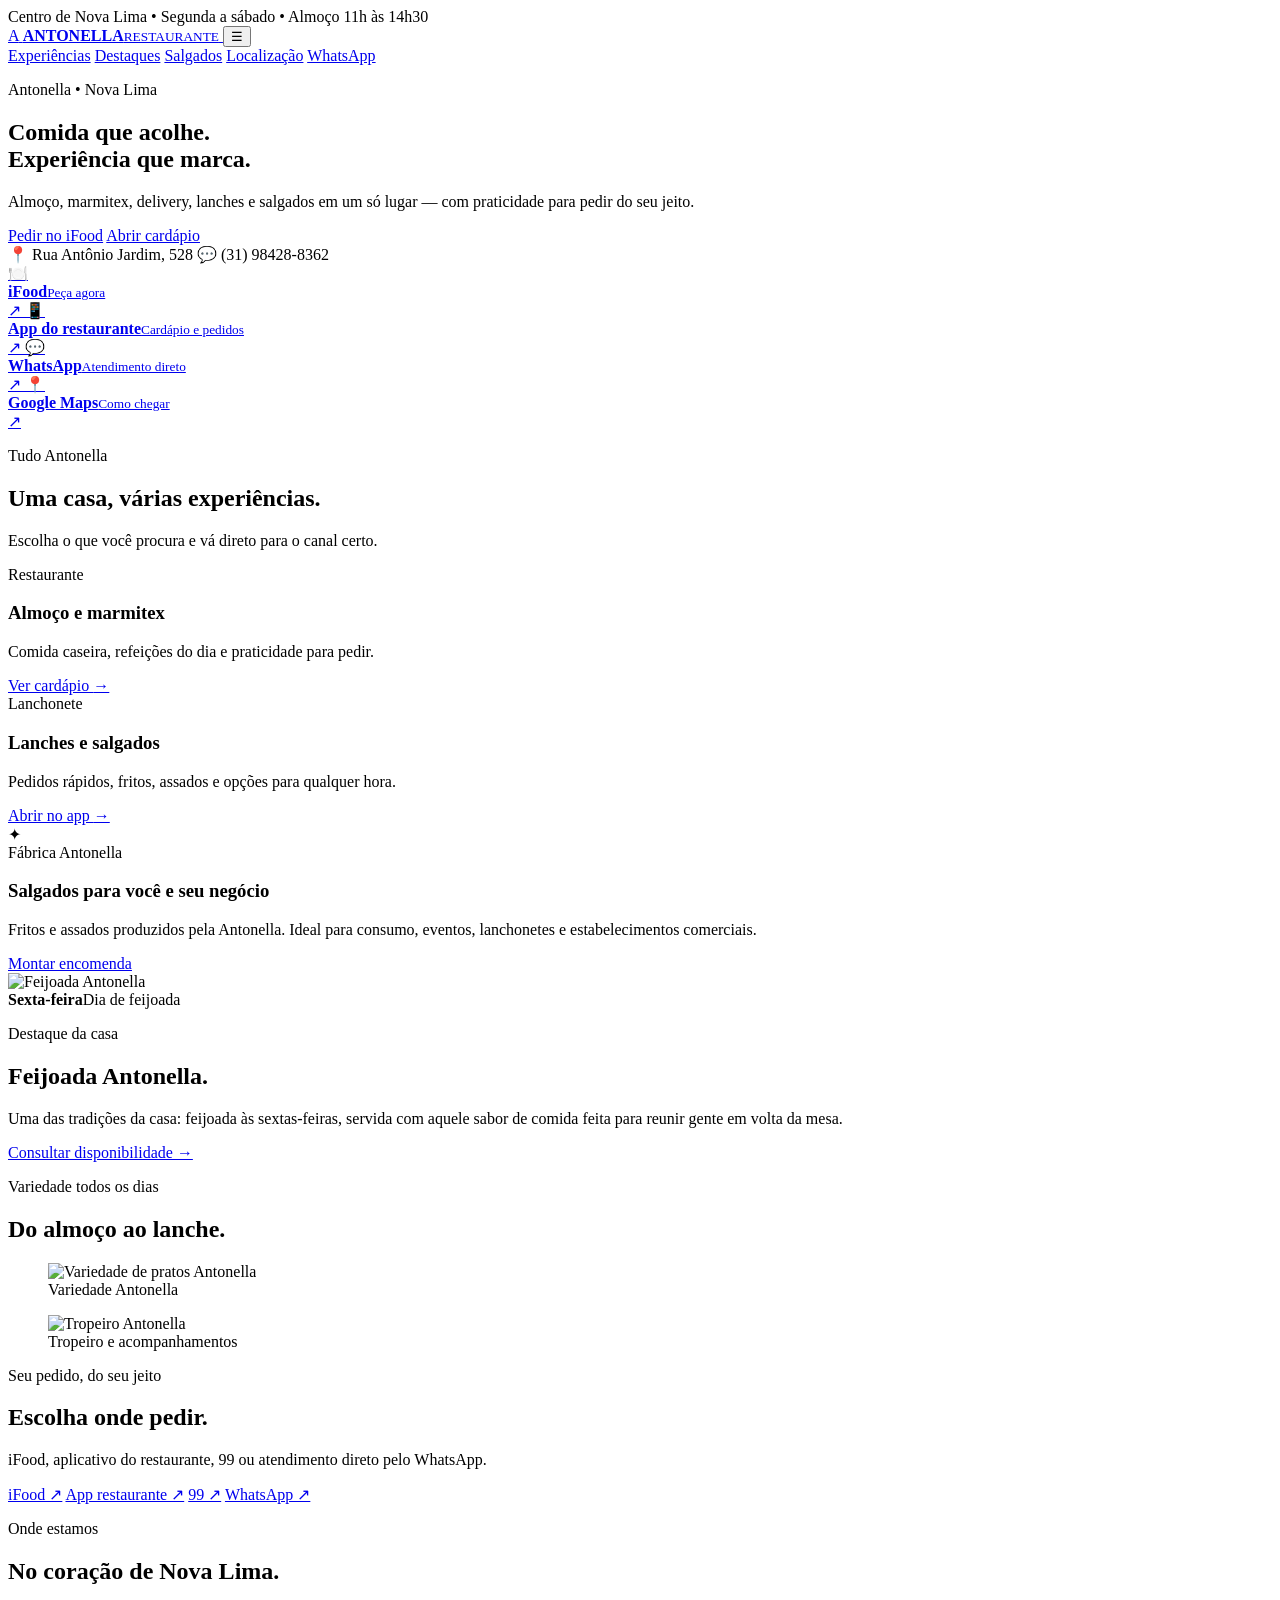
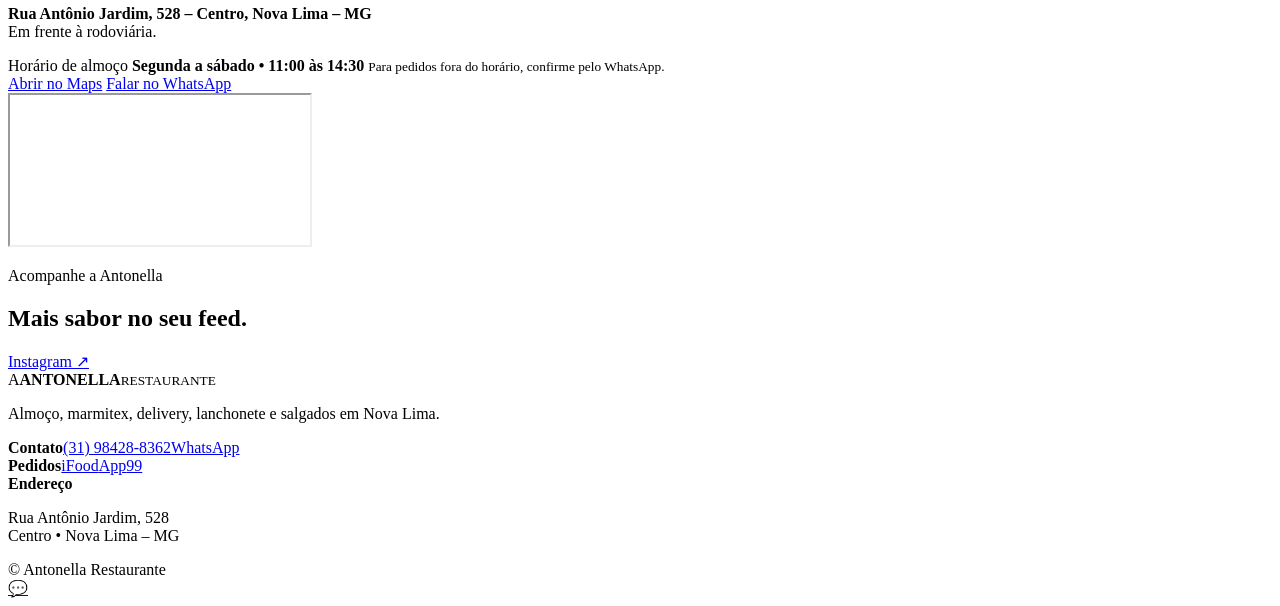
==== index.html @ 663d9137 "Adiciona página principal do site Antonella" ====
<!DOCTYPE html>
<html lang="pt-BR">
<head>
  <meta charset="UTF-8" />
  <meta name="viewport" content="width=device-width, initial-scale=1.0" />
  <meta name="theme-color" content="#6f2630" />
  <meta name="description" content="Antonella Restaurante em Nova Lima. Almoço, marmitex, delivery, lanchonete e fábrica de salgados." />
  <title>Antonella Restaurante | Nova Lima</title>
  <link rel="preconnect" href="https://fonts.googleapis.com">
  <link rel="preconnect" href="https://fonts.gstatic.com" crossorigin>
  <link href="https://fonts.googleapis.com/css2?family=Cormorant+Garamond:wght@500;600;700&family=Inter:wght@400;500;600;700&display=swap" rel="stylesheet">
  <link rel="stylesheet" href="styles.css" />
  <link rel="manifest" href="manifest.json" />
</head>
<body>
  <div class="topbar">Centro de Nova Lima • Segunda a sábado • Almoço 11h às 14h30</div>

  <header class="header" id="inicio">
    <a class="brand" href="#inicio" aria-label="Antonella Restaurante">
      <span class="brand-mark">A</span>
      <span class="brand-text"><strong>ANTONELLA</strong><small>RESTAURANTE</small></span>
    </a>

    <button class="menu-toggle" aria-label="Abrir menu" aria-expanded="false">☰</button>

    <nav class="nav" aria-label="Navegação principal">
      <a href="#experiencias">Experiências</a>
      <a href="#destaques">Destaques</a>
      <a href="#salgados">Salgados</a>
      <a href="#localizacao">Localização</a>
      <a class="nav-cta" href="https://wa.me/5531984288362" target="_blank" rel="noopener">WhatsApp</a>
    </nav>
  </header>

  <main>
    <section class="hero">
      <div class="hero-overlay"></div>
      <div class="hero-content container reveal">
        <p class="eyebrow">Antonella • Nova Lima</p>
        <h1>Comida que acolhe.<br><span>Experiência que marca.</span></h1>
        <p class="hero-copy">Almoço, marmitex, delivery, lanches e salgados em um só lugar — com praticidade para pedir do seu jeito.</p>
        <div class="hero-actions">
          <a class="btn btn-primary" href="https://www.ifood.com.br/delivery/nova-lima-mg/antonella-restaurante-centro/64169f15-ca75-4888-a4fc-137685ee9509" target="_blank" rel="noopener">Pedir no iFood</a>
          <a class="btn btn-ghost" href="https://app.anota.ai/m/5CZT9DmEw" target="_blank" rel="noopener">Abrir cardápio</a>
        </div>
        <div class="hero-meta">
          <span>📍 Rua Antônio Jardim, 528</span>
          <span>💬 (31) 98428-8362</span>
        </div>
      </div>
    </section>

    <section class="quick-actions container" aria-label="Acessos rápidos">
      <a href="https://www.ifood.com.br/delivery/nova-lima-mg/antonella-restaurante-centro/64169f15-ca75-4888-a4fc-137685ee9509" target="_blank" rel="noopener" class="quick-card reveal">
        <span class="quick-icon">🍽️</span><div><strong>iFood</strong><small>Peça agora</small></div><span>↗</span>
      </a>
      <a href="https://app.anota.ai/m/5CZT9DmEw" target="_blank" rel="noopener" class="quick-card reveal">
        <span class="quick-icon">📱</span><div><strong>App do restaurante</strong><small>Cardápio e pedidos</small></div><span>↗</span>
      </a>
      <a href="https://wa.me/5531984288362" target="_blank" rel="noopener" class="quick-card reveal">
        <span class="quick-icon">💬</span><div><strong>WhatsApp</strong><small>Atendimento direto</small></div><span>↗</span>
      </a>
      <a href="https://www.google.com/maps/search/?api=1&query=Rua+Ant%C3%B4nio+Jardim%2C+528+-+Centro%2C+Nova+Lima+-+MG" target="_blank" rel="noopener" class="quick-card reveal">
        <span class="quick-icon">📍</span><div><strong>Google Maps</strong><small>Como chegar</small></div><span>↗</span>
      </a>
    </section>

    <section class="section container" id="experiencias">
      <div class="section-heading reveal">
        <p class="eyebrow">Tudo Antonella</p>
        <h2>Uma casa, várias experiências.</h2>
        <p>Escolha o que você procura e vá direto para o canal certo.</p>
      </div>

      <div class="experience-grid">
        <article class="experience-card image-card reveal" style="--bg:url('https://antonella.vben.com.br/assets/tropeiro-antonella.png')">
          <div class="card-shade"></div>
          <div class="card-content">
            <span class="pill">Restaurante</span>
            <h3>Almoço e marmitex</h3>
            <p>Comida caseira, refeições do dia e praticidade para pedir.</p>
            <a href="https://app.anota.ai/m/5CZT9DmEw" target="_blank" rel="noopener">Ver cardápio <span>→</span></a>
          </div>
        </article>

        <article class="experience-card image-card reveal" style="--bg:url('https://antonella.vben.com.br/assets/enroladinho-antonella.png')">
          <div class="card-shade"></div>
          <div class="card-content">
            <span class="pill">Lanchonete</span>
            <h3>Lanches e salgados</h3>
            <p>Pedidos rápidos, fritos, assados e opções para qualquer hora.</p>
            <a href="https://oia.99app.com/dlp9/nFhIRZ?area=BR" target="_blank" rel="noopener">Abrir no app <span>→</span></a>
          </div>
        </article>

        <article class="experience-card premium-card reveal" id="salgados">
          <div class="ornament">✦</div>
          <span class="pill light">Fábrica Antonella</span>
          <h3>Salgados para você e seu negócio</h3>
          <p>Fritos e assados produzidos pela Antonella. Ideal para consumo, eventos, lanchonetes e estabelecimentos comerciais.</p>
          <a class="btn btn-light" href="https://antonella.vben.com.br/salgados" target="_blank" rel="noopener">Montar encomenda</a>
        </article>
      </div>
    </section>

    <section class="feature-band" id="destaques">
      <div class="container feature-layout">
        <div class="feature-photo reveal">
          <img src="https://antonella.vben.com.br/assets/feijoada-antonella.png" alt="Feijoada Antonella" loading="lazy" />
          <div class="photo-tag"><strong>Sexta-feira</strong><span>Dia de feijoada</span></div>
        </div>
        <div class="feature-copy reveal">
          <p class="eyebrow">Destaque da casa</p>
          <h2>Feijoada Antonella.</h2>
          <p>Uma das tradições da casa: feijoada às sextas-feiras, servida com aquele sabor de comida feita para reunir gente em volta da mesa.</p>
          <a class="text-link" href="https://wa.me/5531984288362?text=Ol%C3%A1%2C%20quero%20saber%20mais%20sobre%20a%20feijoada%20de%20sexta-feira." target="_blank" rel="noopener">Consultar disponibilidade →</a>
        </div>
      </div>
    </section>

    <section class="section container">
      <div class="section-heading reveal">
        <p class="eyebrow">Variedade todos os dias</p>
        <h2>Do almoço ao lanche.</h2>
      </div>
      <div class="gallery-grid">
        <figure class="gallery-main reveal"><img src="https://antonella.vben.com.br/assets/vitrine-antonella.png" alt="Variedade de pratos Antonella" loading="lazy" /><figcaption>Variedade Antonella</figcaption></figure>
        <figure class="gallery-side reveal"><img src="https://antonella.vben.com.br/assets/tropeiro-antonella.png" alt="Tropeiro Antonella" loading="lazy" /><figcaption>Tropeiro e acompanhamentos</figcaption></figure>
      </div>
    </section>

    <section class="order-section">
      <div class="container order-panel reveal">
        <div>
          <p class="eyebrow light-text">Seu pedido, do seu jeito</p>
          <h2>Escolha onde pedir.</h2>
          <p>iFood, aplicativo do restaurante, 99 ou atendimento direto pelo WhatsApp.</p>
        </div>
        <div class="order-buttons">
          <a href="https://www.ifood.com.br/delivery/nova-lima-mg/antonella-restaurante-centro/64169f15-ca75-4888-a4fc-137685ee9509" target="_blank" rel="noopener">iFood ↗</a>
          <a href="https://app.anota.ai/m/5CZT9DmEw" target="_blank" rel="noopener">App restaurante ↗</a>
          <a href="https://oia.99app.com/dlp9/QgwZXJ" target="_blank" rel="noopener">99 ↗</a>
          <a href="https://wa.me/5531984288362" target="_blank" rel="noopener">WhatsApp ↗</a>
        </div>
      </div>
    </section>

    <section class="section location-section" id="localizacao">
      <div class="container location-grid">
        <div class="location-copy reveal">
          <p class="eyebrow">Onde estamos</p>
          <h2>No coração de Nova Lima.</h2>
          <p><strong>Rua Antônio Jardim, 528 – Centro, Nova Lima – MG</strong><br>Em frente à rodoviária.</p>
          <div class="hours-card">
            <span>Horário de almoço</span>
            <strong>Segunda a sábado • 11:00 às 14:30</strong>
            <small>Para pedidos fora do horário, confirme pelo WhatsApp.</small>
          </div>
          <div class="location-actions">
            <a class="btn btn-primary" href="https://www.google.com/maps/search/?api=1&query=Rua+Ant%C3%B4nio+Jardim%2C+528+-+Centro%2C+Nova+Lima+-+MG" target="_blank" rel="noopener">Abrir no Maps</a>
            <a class="btn btn-outline" href="https://wa.me/5531984288362" target="_blank" rel="noopener">Falar no WhatsApp</a>
          </div>
        </div>
        <div class="map-wrap reveal">
          <iframe title="Mapa Antonella Restaurante" src="https://www.google.com/maps?q=Rua%20Ant%C3%B4nio%20Jardim%2C%20528%2C%20Nova%20Lima%20MG&output=embed" loading="lazy" referrerpolicy="no-referrer-when-downgrade"></iframe>
        </div>
      </div>
    </section>

    <section class="social-section">
      <div class="container social-panel reveal">
        <div><p class="eyebrow">Acompanhe a Antonella</p><h2>Mais sabor no seu feed.</h2></div>
        <a class="btn btn-outline" href="https://www.instagram.com/antonellarestaurantee?igsh=ZDNlZDc0MzIxNw%3D%3D&utm_source=ig_web_button_share_sheet" target="_blank" rel="noopener">Instagram ↗</a>
      </div>
    </section>
  </main>

  <footer class="footer">
    <div class="container footer-grid">
      <div>
        <div class="brand footer-brand"><span class="brand-mark">A</span><span class="brand-text"><strong>ANTONELLA</strong><small>RESTAURANTE</small></span></div>
        <p>Almoço, marmitex, delivery, lanchonete e salgados em Nova Lima.</p>
      </div>
      <div><strong>Contato</strong><a href="tel:+5531984288362">(31) 98428-8362</a><a href="https://wa.me/5531984288362" target="_blank" rel="noopener">WhatsApp</a></div>
      <div><strong>Pedidos</strong><a href="https://www.ifood.com.br/delivery/nova-lima-mg/antonella-restaurante-centro/64169f15-ca75-4888-a4fc-137685ee9509" target="_blank" rel="noopener">iFood</a><a href="https://app.anota.ai/m/5CZT9DmEw" target="_blank" rel="noopener">App</a><a href="https://oia.99app.com/dlp9/QgwZXJ" target="_blank" rel="noopener">99</a></div>
      <div><strong>Endereço</strong><p>Rua Antônio Jardim, 528<br>Centro • Nova Lima – MG</p></div>
    </div>
    <div class="container footer-bottom"><span>© <span id="year"></span> Antonella Restaurante</span><button id="installBtn" class="install-btn" hidden>Instalar aplicativo</button></div>
  </footer>

  <a class="floating-whatsapp" href="https://wa.me/5531984288362?text=Ol%C3%A1%2C%20vim%20pelo%20site%20da%20Antonella." target="_blank" rel="noopener" aria-label="Falar com a Antonella no WhatsApp">💬</a>

  <script src="script.js"></script>
</body>
</html>
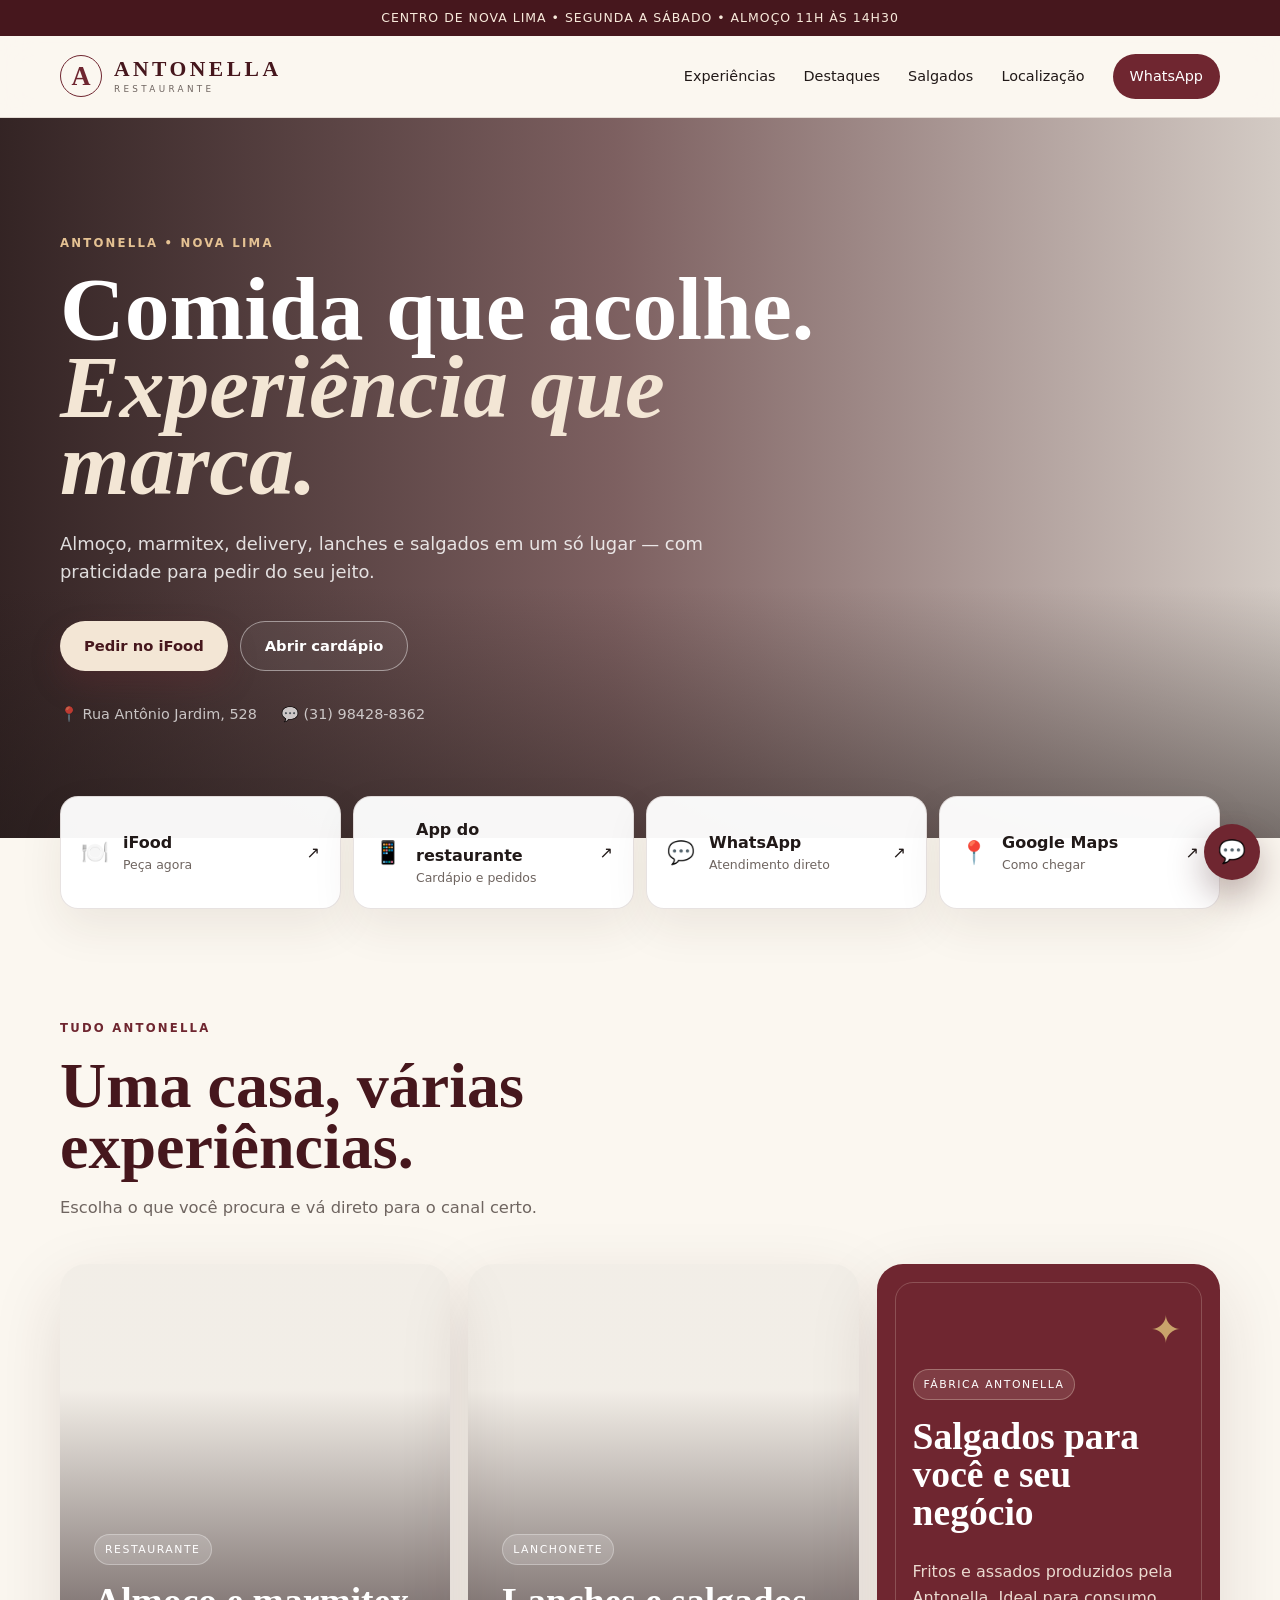
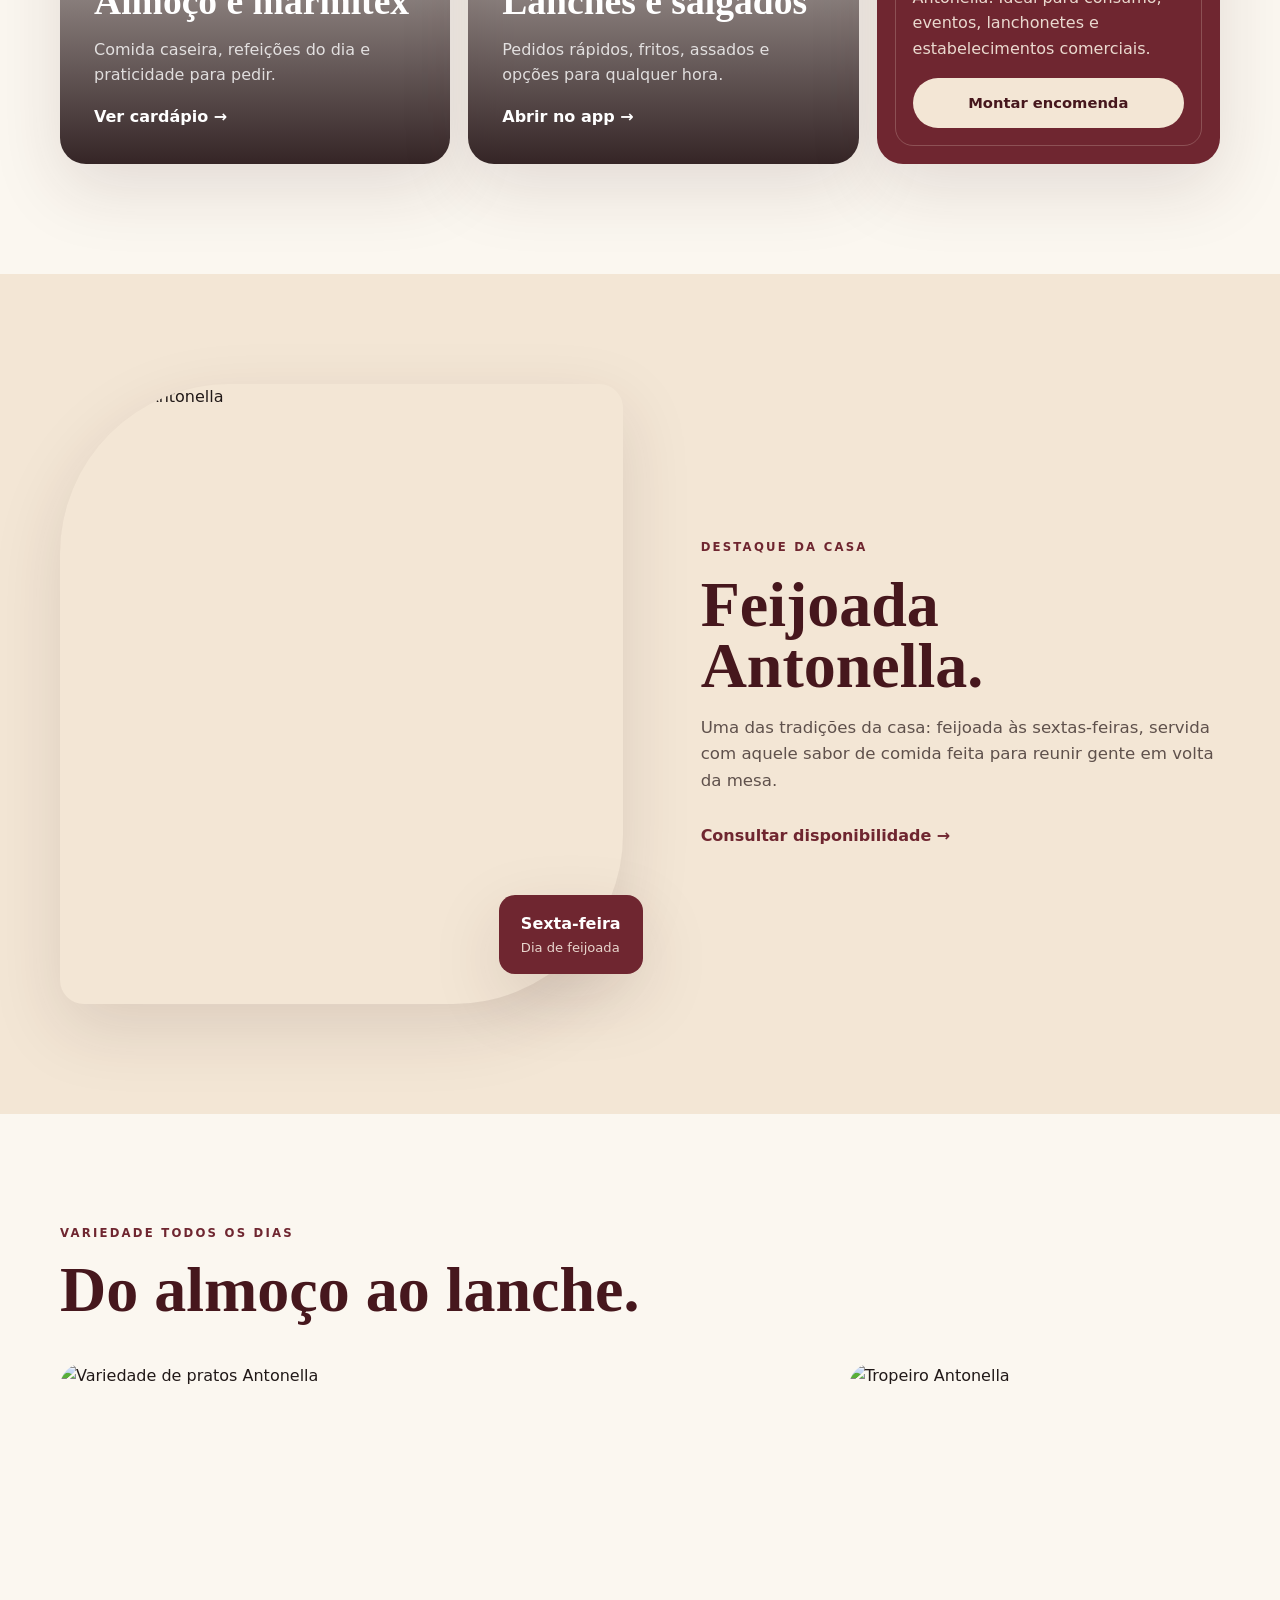
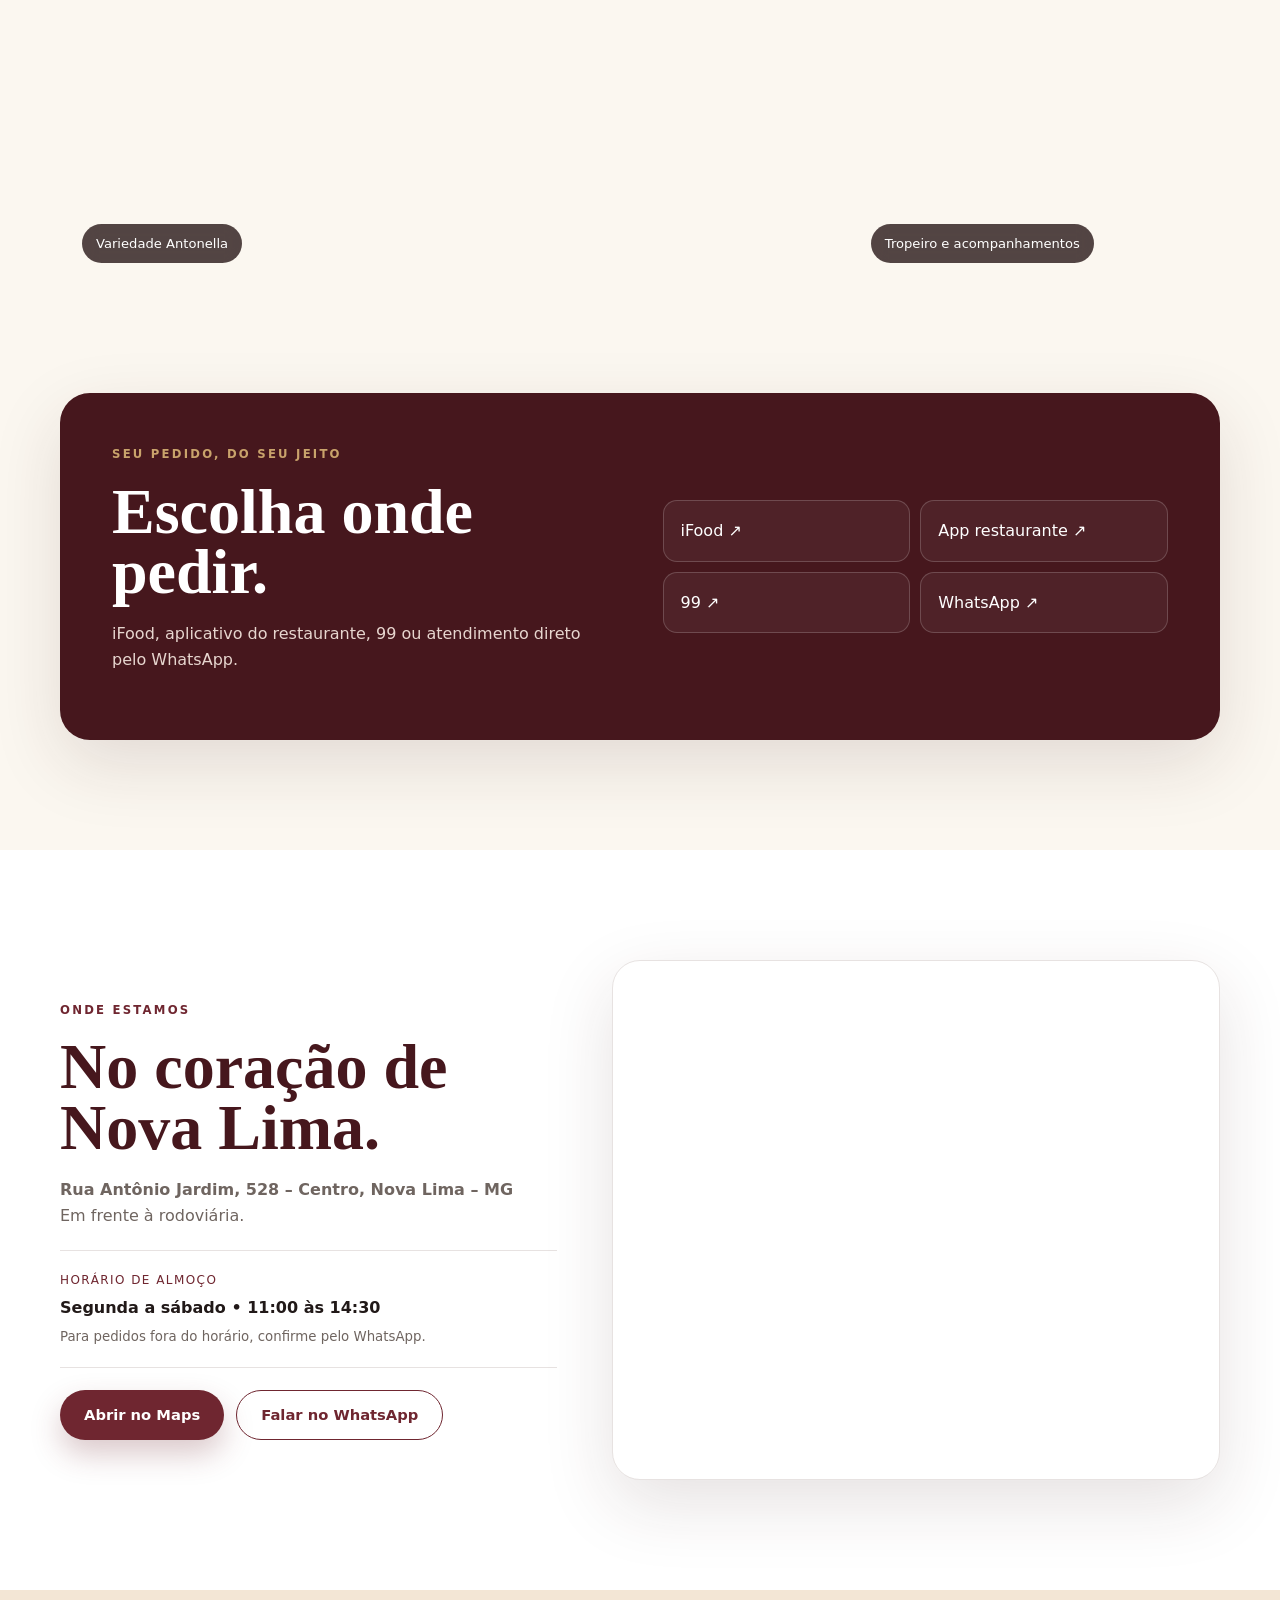
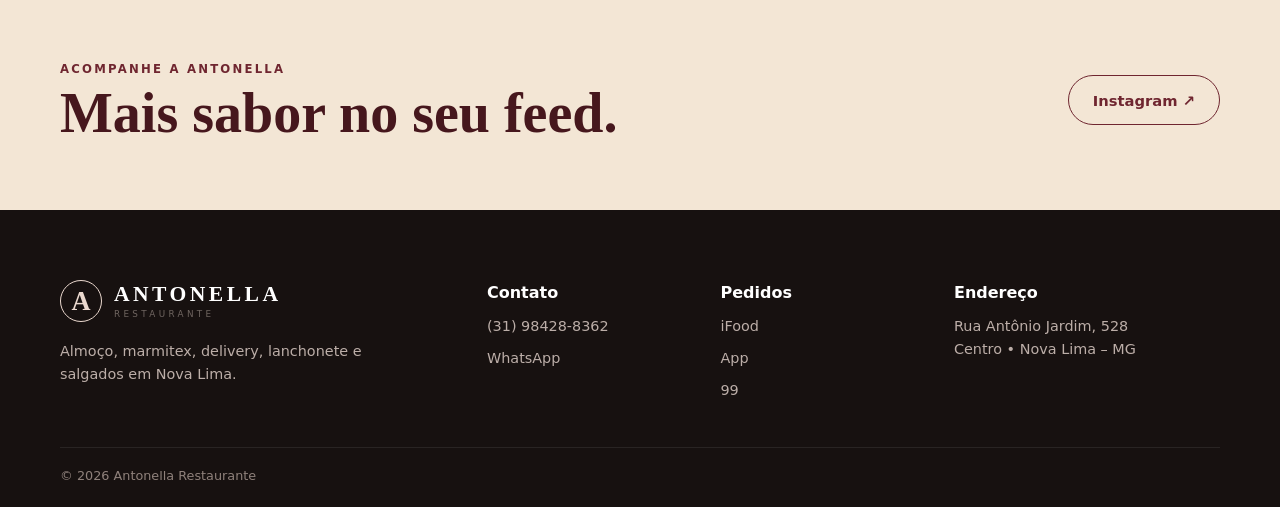
==== commit 83e07b24: "Integra página de salgados à home" ====
--- a/index.html
+++ b/index.html
@@ -26,7 +26,7 @@
     <nav class="nav" aria-label="Navegação principal">
       <a href="#experiencias">Experiências</a>
       <a href="#destaques">Destaques</a>
-      <a href="#salgados">Salgados</a>
+      <a href="salgados.html">Salgados</a>
       <a href="#localizacao">Localização</a>
       <a class="nav-cta" href="https://wa.me/5531984288362" target="_blank" rel="noopener">WhatsApp</a>
     </nav>
@@ -98,7 +98,7 @@
           <span class="pill light">Fábrica Antonella</span>
           <h3>Salgados para você e seu negócio</h3>
           <p>Fritos e assados produzidos pela Antonella. Ideal para consumo, eventos, lanchonetes e estabelecimentos comerciais.</p>
-          <a class="btn btn-light" href="https://antonella.vben.com.br/salgados" target="_blank" rel="noopener">Montar encomenda</a>
+          <a class="btn btn-light" href="salgados.html">Montar encomenda</a>
         </article>
       </div>
     </section>
--- a/styles.css
+++ b/styles.css
@@ -0,0 +1,42 @@
+:root{
+  --wine:#6f2630;
+  --wine-dark:#46171d;
+  --wine-soft:#8b3c47;
+  --cream:#f3e6d5;
+  --paper:#fbf7f0;
+  --champagne:#c9a36b;
+  --ink:#211918;
+  --muted:#6f6560;
+  --line:rgba(87,54,46,.14);
+  --white:#fff;
+  --shadow:0 24px 70px rgba(63,31,32,.13);
+}
+*{box-sizing:border-box}
+html{scroll-behavior:smooth}
+body{margin:0;font-family:Inter,system-ui,sans-serif;background:var(--paper);color:var(--ink);line-height:1.6}
+a{color:inherit;text-decoration:none}
+img{max-width:100%;display:block}
+button,a{ -webkit-tap-highlight-color:transparent }
+.container{width:min(1160px,calc(100% - 40px));margin-inline:auto}
+.topbar{background:var(--wine-dark);color:#f8eadb;text-align:center;font-size:.78rem;letter-spacing:.08em;padding:8px 16px;text-transform:uppercase}
+.header{height:82px;display:flex;align-items:center;justify-content:space-between;padding:0 max(20px,calc((100vw - 1160px)/2));position:sticky;top:0;z-index:50;background:rgba(251,247,240,.9);backdrop-filter:blur(16px);border-bottom:1px solid var(--line)}
+.brand{display:flex;align-items:center;gap:12px}
+.brand-mark{display:grid;place-items:center;width:42px;height:42px;border:1px solid var(--wine);border-radius:50%;font:700 1.65rem/1 'Cormorant Garamond';color:var(--wine)}
+.brand-text{display:flex;flex-direction:column;line-height:1}.brand-text strong{font-family:'Cormorant Garamond';font-size:1.35rem;letter-spacing:.16em;color:var(--wine-dark)}.brand-text small{font-size:.55rem;letter-spacing:.38em;margin-top:5px;color:var(--muted)}
+.nav{display:flex;align-items:center;gap:28px;font-size:.9rem}.nav a{position:relative}.nav a:not(.nav-cta):after{content:"";position:absolute;left:0;bottom:-7px;width:0;height:1px;background:var(--wine);transition:.25s}.nav a:hover:after{width:100%}.nav-cta{padding:11px 17px;border-radius:999px;background:var(--wine);color:#fff}
+.menu-toggle{display:none;border:0;background:transparent;font-size:1.5rem;color:var(--wine)}
+.hero{min-height:720px;position:relative;display:grid;align-items:center;background:linear-gradient(90deg,rgba(30,13,14,.90),rgba(65,24,28,.68) 48%,rgba(53,26,23,.20)),url('https://antonella.vben.com.br/assets/vitrine-antonella.png') center/cover no-repeat;color:#fff;isolation:isolate}
+.hero:after{content:"";position:absolute;inset:0;background:linear-gradient(180deg,transparent 65%,rgba(33,25,24,.52));z-index:-1}.hero-content{padding:110px 0}.eyebrow{text-transform:uppercase;letter-spacing:.19em;font-weight:700;font-size:.73rem;color:var(--wine);margin:0 0 18px}.hero .eyebrow{color:#e5c293}.hero h1{font-family:'Cormorant Garamond';font-size:clamp(3.8rem,7vw,7rem);line-height:.86;max-width:850px;margin:0 0 28px;font-weight:600}.hero h1 span{color:var(--cream);font-style:italic}.hero-copy{max-width:660px;font-size:1.12rem;color:rgba(255,255,255,.84);margin:0 0 34px}.hero-actions,.location-actions{display:flex;gap:12px;flex-wrap:wrap}.btn{display:inline-flex;align-items:center;justify-content:center;min-height:50px;padding:0 24px;border-radius:999px;font-weight:700;font-size:.92rem;transition:.25s}.btn:hover{transform:translateY(-2px)}.btn-primary{background:var(--wine);color:#fff;box-shadow:0 14px 30px rgba(111,38,48,.25)}.hero .btn-primary{background:var(--cream);color:var(--wine-dark)}.btn-ghost{border:1px solid rgba(255,255,255,.45);color:#fff;background:rgba(255,255,255,.05)}.btn-outline{border:1px solid var(--wine);color:var(--wine);background:transparent}.btn-light{background:var(--cream);color:var(--wine-dark)}.hero-meta{display:flex;flex-wrap:wrap;gap:24px;margin-top:32px;font-size:.9rem;color:rgba(255,255,255,.72)}
+.quick-actions{display:grid;grid-template-columns:repeat(4,1fr);gap:12px;margin-top:-42px;position:relative;z-index:5}.quick-card{display:grid;grid-template-columns:auto 1fr auto;align-items:center;gap:14px;padding:20px;border:1px solid var(--line);background:rgba(255,255,255,.96);box-shadow:0 18px 45px rgba(58,35,31,.08);border-radius:18px;transition:.25s}.quick-card:hover{transform:translateY(-4px);box-shadow:var(--shadow)}.quick-card strong,.quick-card small{display:block}.quick-card small{color:var(--muted);font-size:.78rem}.quick-icon{font-size:1.4rem}
+.section{padding:110px 0}.section-heading{max-width:710px;margin-bottom:42px}.section-heading h2,.feature-copy h2,.location-copy h2,.social-panel h2,.order-panel h2{font-family:'Cormorant Garamond';font-size:clamp(2.8rem,5vw,5rem);line-height:.95;margin:0 0 18px;font-weight:600;color:var(--wine-dark)}.section-heading p:last-child{color:var(--muted);font-size:1.02rem}
+.experience-grid{display:grid;grid-template-columns:1fr 1fr .88fr;gap:18px}.experience-card{min-height:500px;border-radius:26px;overflow:hidden;position:relative;box-shadow:var(--shadow)}.image-card{background-image:var(--bg);background-size:cover;background-position:center}.card-shade{position:absolute;inset:0;background:linear-gradient(180deg,rgba(22,13,12,.04) 25%,rgba(31,14,16,.9) 100%)}.card-content{position:absolute;left:0;right:0;bottom:0;padding:34px;color:#fff}.pill{display:inline-flex;padding:6px 10px;border-radius:999px;background:rgba(255,255,255,.16);border:1px solid rgba(255,255,255,.3);font-size:.68rem;text-transform:uppercase;letter-spacing:.14em}.card-content h3,.premium-card h3{font-family:'Cormorant Garamond';font-size:2.35rem;line-height:1;margin:18px 0 12px}.card-content p{color:rgba(255,255,255,.8)}.card-content a{font-weight:700}.premium-card{background:var(--wine);color:#fff;padding:36px;display:flex;flex-direction:column;justify-content:flex-end}.premium-card:before{content:"";position:absolute;inset:18px;border:1px solid rgba(243,230,213,.22);border-radius:18px}.premium-card>*{position:relative;z-index:1}.premium-card p{color:#ead9cf}.pill.light{background:rgba(243,230,213,.12);border-color:rgba(243,230,213,.3);width:max-content}.ornament{position:absolute;top:35px;right:38px;color:var(--champagne);font-size:2.4rem}
+.feature-band{padding:110px 0;background:var(--cream)}.feature-layout{display:grid;grid-template-columns:1.04fr .96fr;gap:78px;align-items:center}.feature-photo{position:relative}.feature-photo img{width:100%;height:620px;object-fit:cover;border-radius:170px 24px 170px 24px;box-shadow:var(--shadow)}.photo-tag{position:absolute;bottom:30px;right:-20px;background:var(--wine);color:#fff;padding:16px 22px;border-radius:16px;box-shadow:var(--shadow)}.photo-tag strong,.photo-tag span{display:block}.photo-tag span{font-size:.82rem;color:#e8d5cd}.feature-copy p:not(.eyebrow){color:#5f514c;font-size:1.04rem}.text-link{display:inline-block;margin-top:12px;color:var(--wine);font-weight:700}
+.gallery-grid{display:grid;grid-template-columns:1.35fr .65fr;gap:18px}.gallery-grid figure{margin:0;position:relative;overflow:hidden;border-radius:24px}.gallery-grid img{width:100%;height:520px;object-fit:cover;transition:.5s}.gallery-grid figure:hover img{transform:scale(1.03)}.gallery-grid figcaption{position:absolute;left:22px;bottom:20px;background:rgba(35,18,18,.78);color:#fff;padding:9px 14px;border-radius:999px;font-size:.82rem;backdrop-filter:blur(8px)}
+.order-section{padding:0 0 110px}.order-panel{background:var(--wine-dark);color:#fff;border-radius:30px;padding:52px;display:grid;grid-template-columns:1fr 1fr;gap:45px;align-items:center;box-shadow:var(--shadow)}.order-panel h2{color:#fff}.order-panel p{color:#e7d6cf}.light-text{color:var(--champagne)!important}.order-buttons{display:grid;grid-template-columns:1fr 1fr;gap:10px}.order-buttons a{border:1px solid rgba(255,255,255,.18);border-radius:14px;padding:17px;background:rgba(255,255,255,.05);transition:.25s}.order-buttons a:hover{background:rgba(255,255,255,.1);transform:translateY(-2px)}
+.location-section{background:#fff}.location-grid{display:grid;grid-template-columns:.9fr 1.1fr;gap:55px;align-items:center}.location-copy>p:not(.eyebrow){color:var(--muted)}.hours-card{display:grid;gap:5px;padding:20px 0;margin:22px 0;border-top:1px solid var(--line);border-bottom:1px solid var(--line)}.hours-card span{font-size:.75rem;text-transform:uppercase;letter-spacing:.12em;color:var(--wine)}.hours-card small{color:var(--muted)}.map-wrap{height:520px;border-radius:28px;overflow:hidden;box-shadow:var(--shadow);border:1px solid var(--line)}.map-wrap iframe{width:100%;height:100%;border:0}
+.social-section{padding:70px 0;background:var(--cream)}.social-panel{display:flex;justify-content:space-between;align-items:center;gap:30px}.social-panel h2{font-size:3.5rem;margin:0}.social-panel .eyebrow{margin-bottom:8px}
+.footer{background:#171110;color:#e8ddd7;padding:70px 0 20px}.footer-grid{display:grid;grid-template-columns:1.6fr .8fr .8fr 1.1fr;gap:40px}.footer-grid>div:not(:first-child){display:flex;flex-direction:column;gap:9px}.footer-grid strong{color:#fff}.footer-grid a,.footer-grid p{color:#bcaea8;font-size:.9rem;margin:0}.footer-brand .brand-mark{border-color:#ead8ce;color:#ead8ce}.footer-brand .brand-text strong{color:#fff}.footer-brand{margin-bottom:18px}.footer-grid>div:first-child p{max-width:360px}.footer-bottom{border-top:1px solid rgba(255,255,255,.08);margin-top:45px;padding-top:18px;display:flex;justify-content:space-between;align-items:center;color:#8f817b;font-size:.8rem}.install-btn{border:1px solid rgba(255,255,255,.16);background:transparent;color:#eee;border-radius:999px;padding:8px 12px;cursor:pointer}
+.floating-whatsapp{position:fixed;right:20px;bottom:20px;width:56px;height:56px;border-radius:50%;display:grid;place-items:center;background:var(--wine);color:#fff;font-size:1.4rem;box-shadow:0 15px 36px rgba(63,26,30,.35);z-index:40;transition:.2s}.floating-whatsapp:hover{transform:scale(1.06)}
+.reveal{opacity:0;transform:translateY(24px);transition:opacity .65s ease,transform .65s ease}.reveal.visible{opacity:1;transform:none}
+@media(max-width:980px){.menu-toggle{display:block}.nav{position:absolute;top:82px;left:20px;right:20px;display:none;flex-direction:column;align-items:stretch;background:#fff;padding:18px;border-radius:18px;box-shadow:var(--shadow);gap:5px}.nav.open{display:flex}.nav a{padding:11px 12px}.nav-cta{text-align:center}.quick-actions{grid-template-columns:1fr 1fr}.experience-grid{grid-template-columns:1fr 1fr}.premium-card{grid-column:1/-1;min-height:340px}.feature-layout,.location-grid{grid-template-columns:1fr}.feature-copy{max-width:650px}.feature-photo img{height:520px}.order-panel{grid-template-columns:1fr}.footer-grid{grid-template-columns:1.2fr 1fr 1fr}.footer-grid>div:last-child{grid-column:1/-1}}
+@media(max-width:680px){.container{width:min(100% - 28px,1160px)}.topbar{font-size:.64rem}.header{height:72px;padding-inline:16px}.brand-text strong{font-size:1.08rem}.brand-mark{width:38px;height:38px}.nav{top:72px}.hero{min-height:680px;background-position:62% center}.hero-content{padding:84px 0}.hero h1{font-size:clamp(3.25rem,17vw,5rem)}.hero-copy{font-size:1rem}.hero-actions .btn{width:100%}.hero-meta{gap:10px;flex-direction:column}.quick-actions{grid-template-columns:1fr;margin-top:-28px}.section{padding:80px 0}.section-heading h2,.feature-copy h2,.location-copy h2,.order-panel h2{font-size:3.2rem}.experience-grid{grid-template-columns:1fr}.experience-card{min-height:430px}.premium-card{grid-column:auto;min-height:400px}.feature-band{padding:80px 0}.feature-layout{gap:45px}.feature-photo img{height:440px;border-radius:100px 20px 100px 20px}.photo-tag{right:12px;bottom:18px}.gallery-grid{grid-template-columns:1fr}.gallery-grid img{height:380px}.order-section{padding-bottom:80px}.order-panel{padding:30px 22px;border-radius:22px}.order-buttons{grid-template-columns:1fr}.map-wrap{height:390px}.social-panel{align-items:flex-start;flex-direction:column}.social-panel h2{font-size:3rem}.footer-grid{grid-template-columns:1fr 1fr}.footer-grid>div:first-child,.footer-grid>div:last-child{grid-column:1/-1}.footer-bottom{gap:15px;align-items:flex-start;flex-direction:column}.floating-whatsapp{width:52px;height:52px;right:14px;bottom:14px}}
